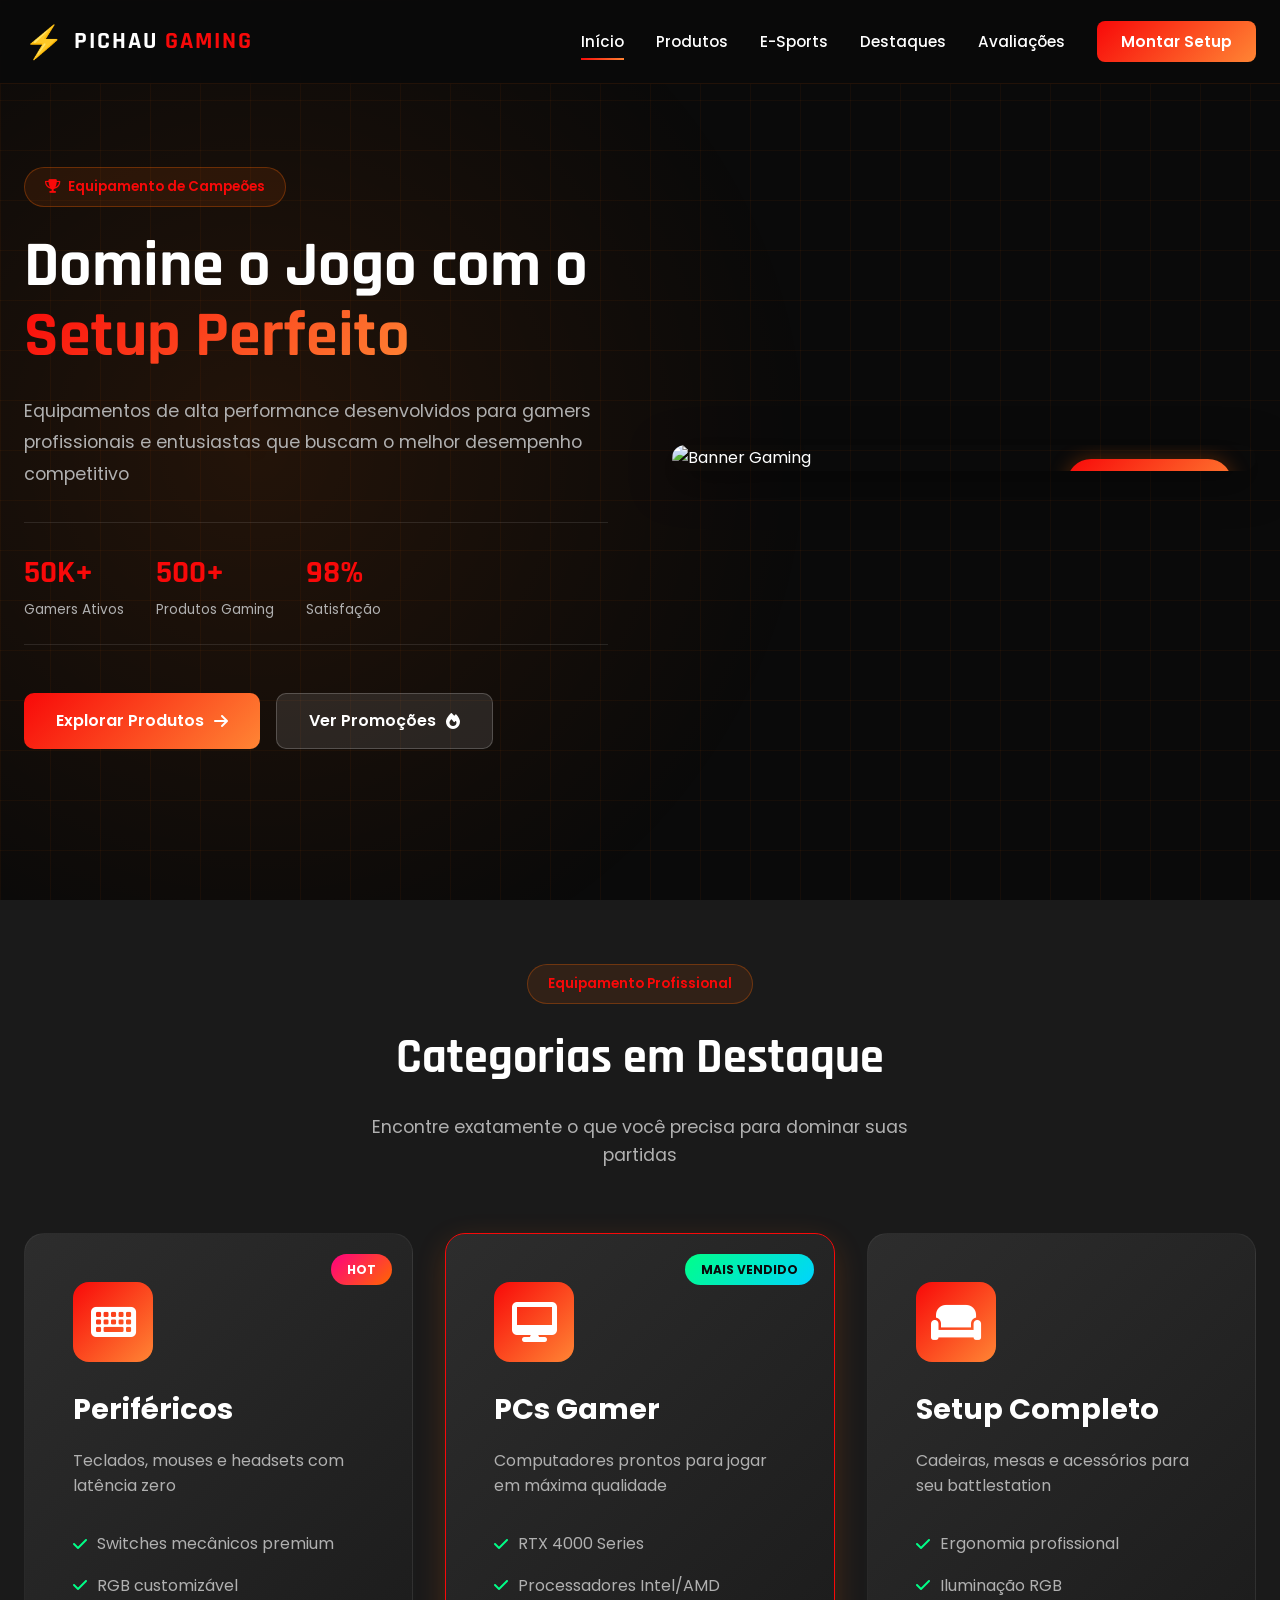
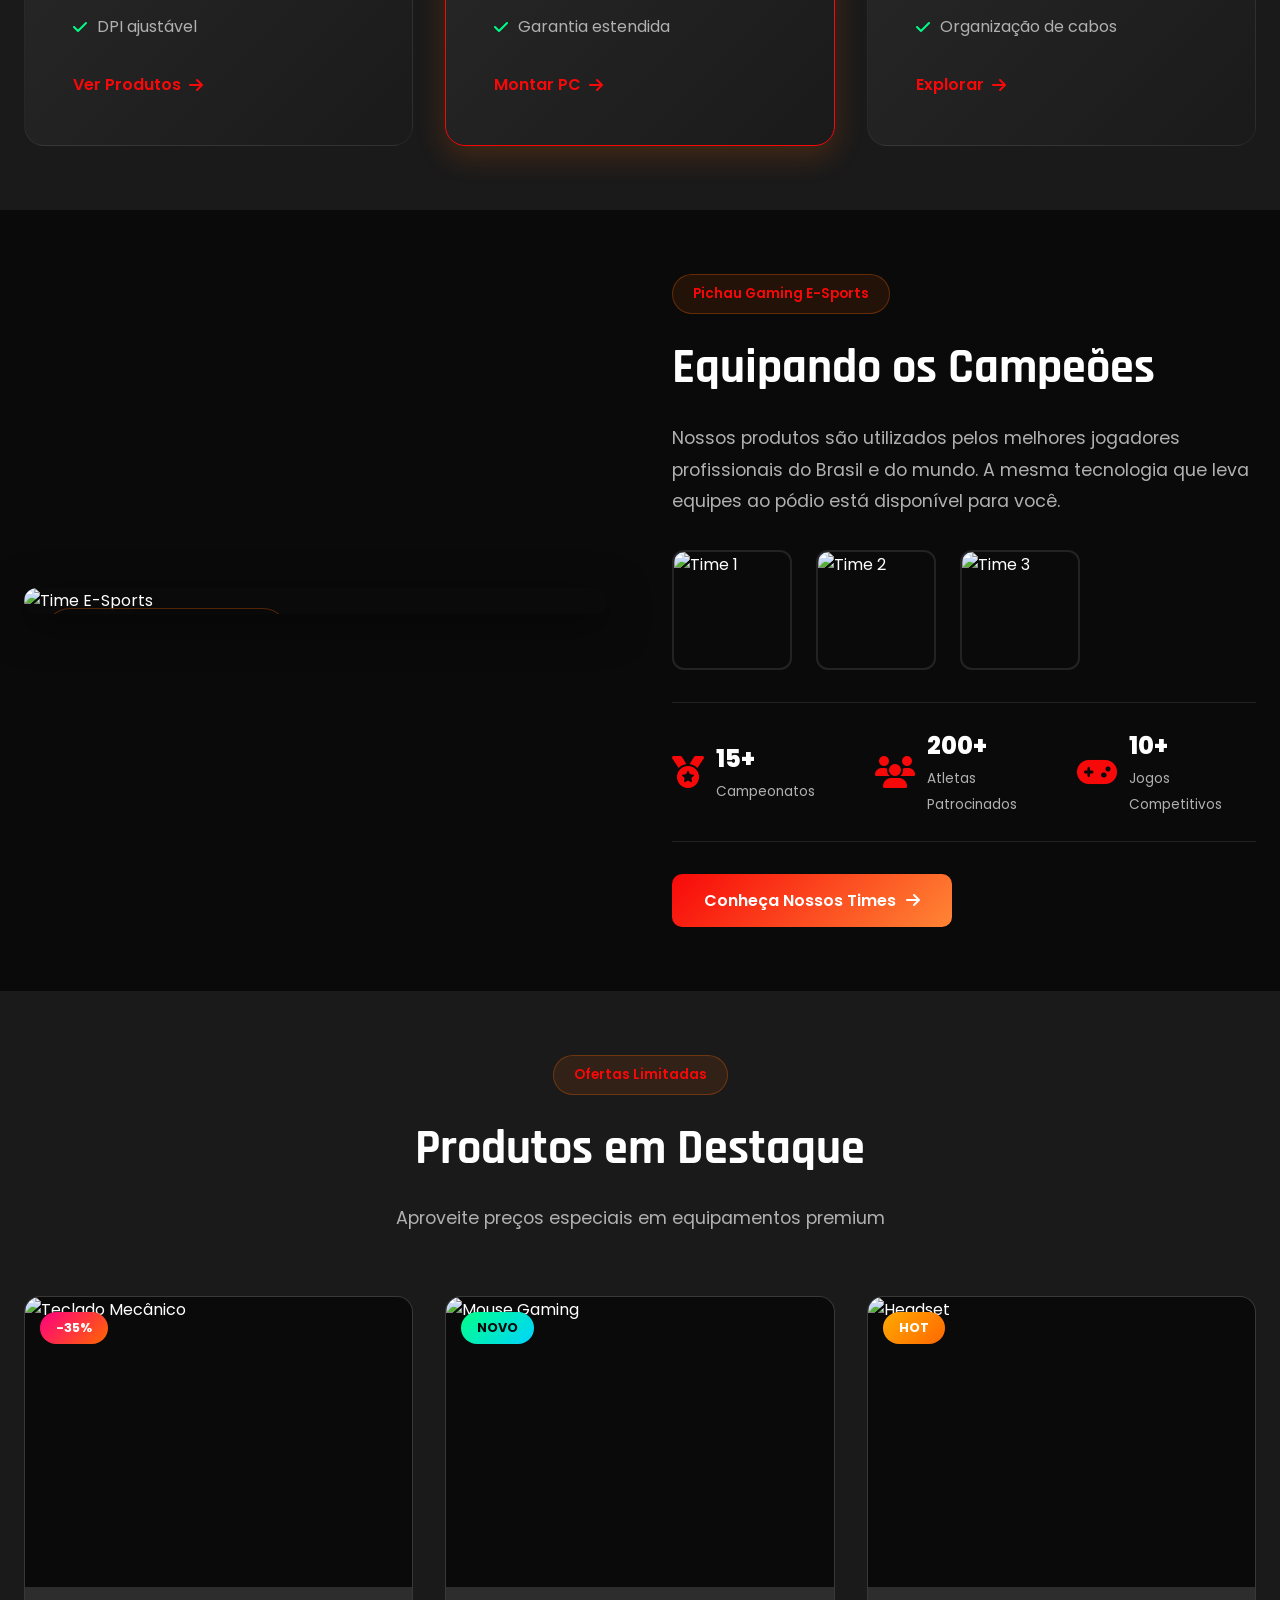
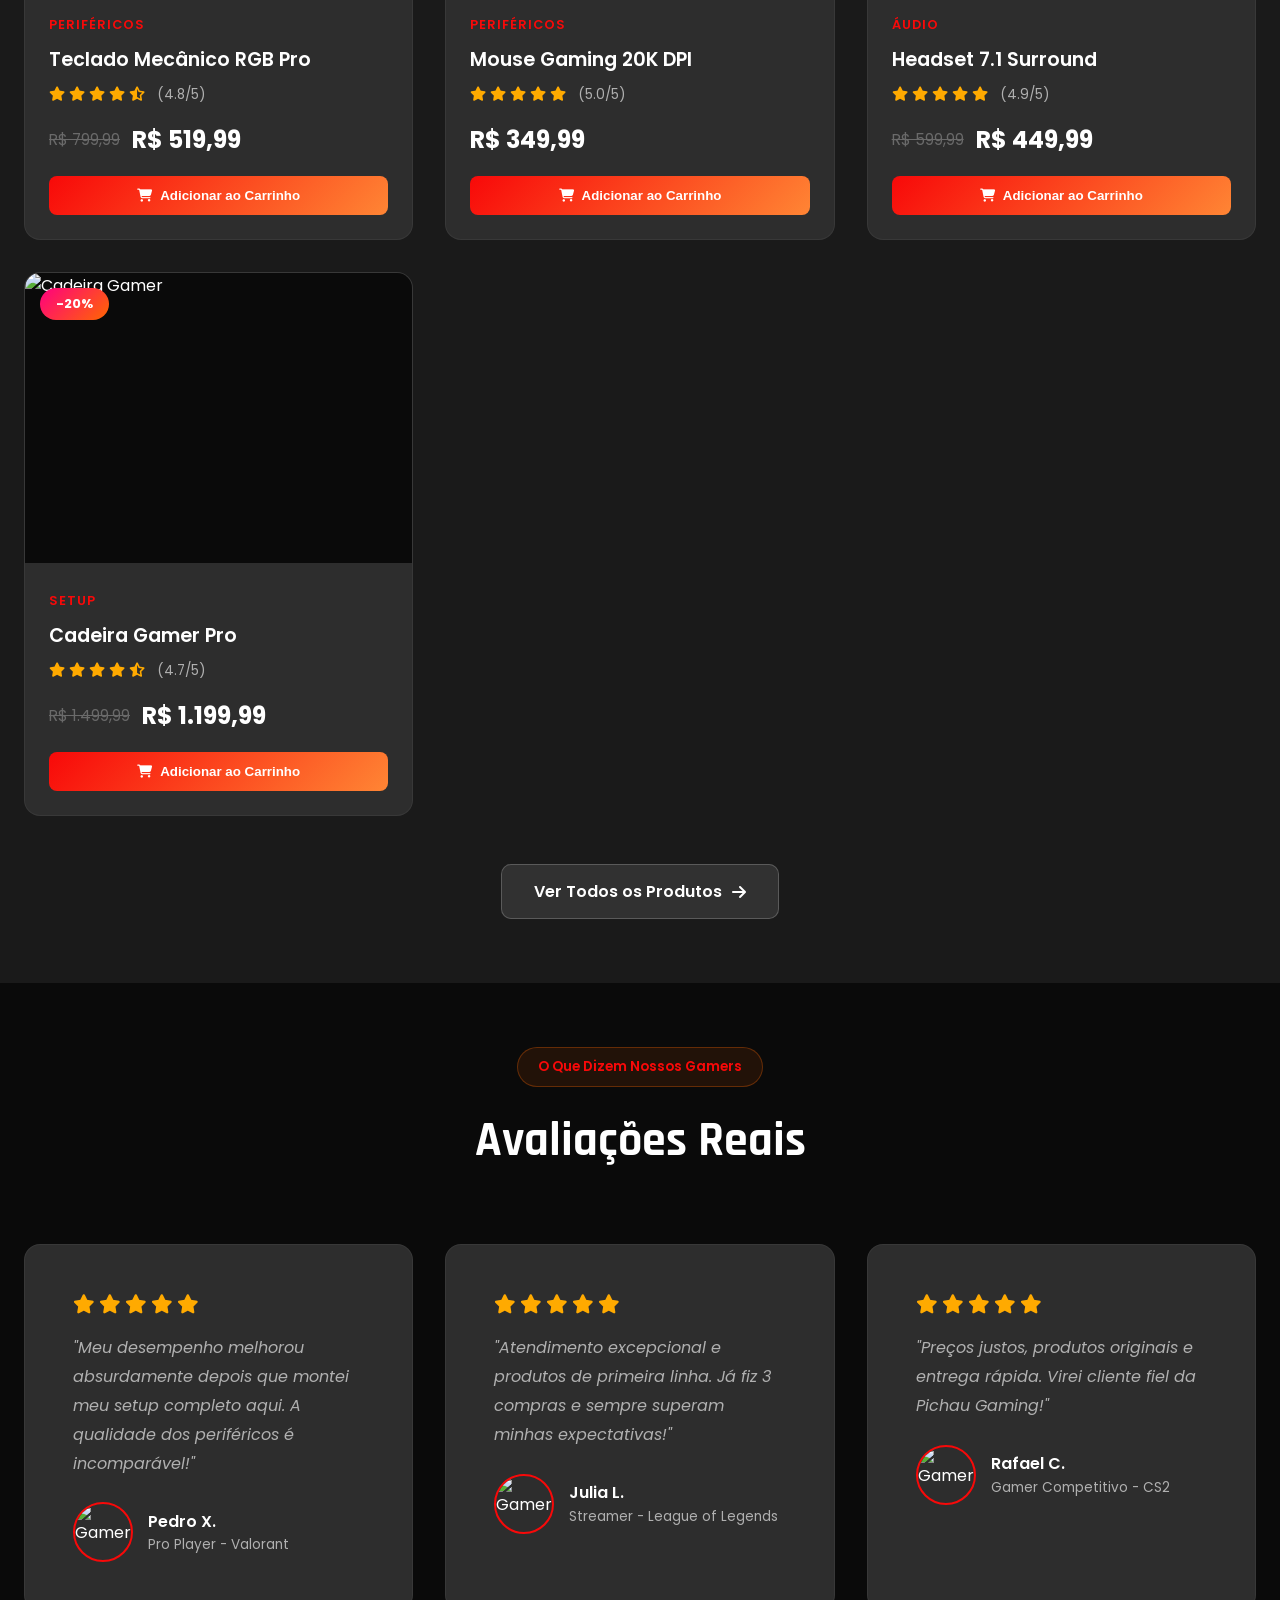
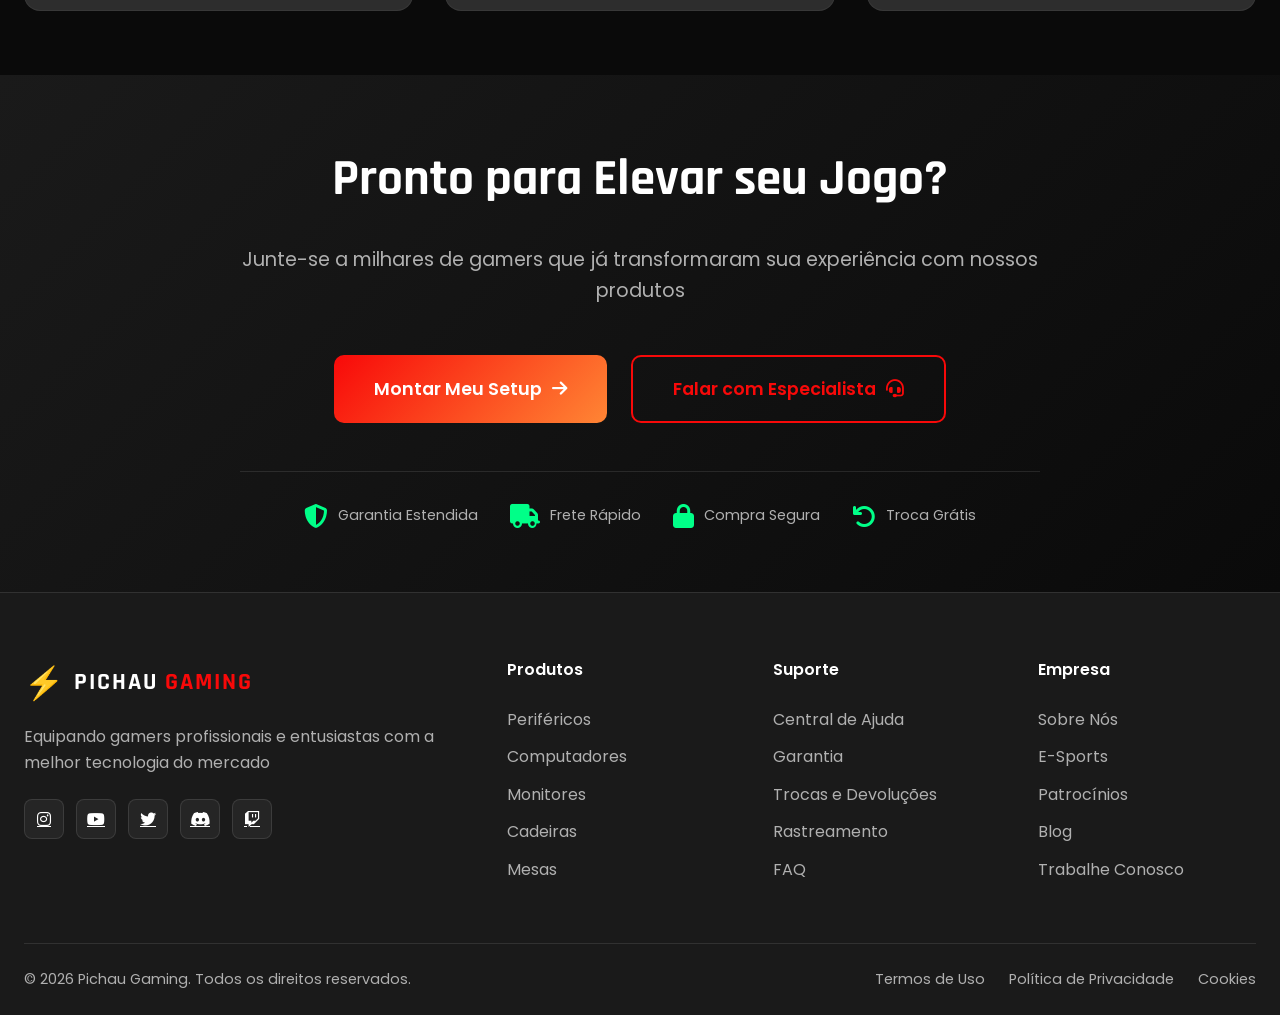
==== pichau_gaming/index.html @ e2b07eaa "Repo init" ====
<!DOCTYPE html>
<html lang="pt-BR">
<head>
    <meta charset="UTF-8">
    <meta name="viewport" content="width=device-width, initial-scale=1.0">
    <meta name="description" content="Pichau Gaming - Setup, periféricos e equipamentos para gamers profissionais e entusiastas">
    <title>Pichau Gaming | Setup Gamer Profissional</title>
    
    <!-- Fonts -->
    <link rel="preconnect" href="https://fonts.googleapis.com">
    <link rel="preconnect" href="https://fonts.gstatic.com" crossorigin>
    <link href="https://fonts.googleapis.com/css2?family=Rajdhani:wght@300;400;500;600;700&family=Poppins:wght@300;400;500;600;700;800&display=swap" rel="stylesheet">
    
    <!-- Font Awesome para ícones -->
    <link rel="stylesheet" href="https://cdnjs.cloudflare.com/ajax/libs/font-awesome/6.5.1/css/all.min.css">
    
    <link rel="stylesheet" href="styles.css">
</head>
<body>
    <!-- Efeito de grade cyberpunk no fundo -->
    <div class="cyber-grid"></div>
    
    <!-- Navegação -->
    <nav class="navbar" id="navbar">
        <div class="nav-container">
            <div class="nav-logo">
                <span class="logo-icon">⚡</span>
                <span class="logo-text">PICHAU <span class="gaming-text">GAMING</span></span>
            </div>
            
            <button class="nav-toggle" id="navToggle">
                <span></span>
                <span></span>
                <span></span>
            </button>
            
            <ul class="nav-menu" id="navMenu">
                <li><a href="#hero" class="nav-link">Início</a></li>
                <li><a href="#products" class="nav-link">Produtos</a></li>
                <li><a href="#esports" class="nav-link">E-Sports</a></li>
                <li><a href="#featured" class="nav-link">Destaques</a></li>
                <li><a href="#testimonials" class="nav-link">Avaliações</a></li>
                <li><a href="#cta" class="nav-link cta-nav">Montar Setup</a></li>
            </ul>
        </div>
    </nav>

    <!-- Hero Section com Banner -->
    <section class="hero" id="hero">
        <div class="hero-container">
            <div class="hero-content">
                <span class="hero-badge" data-aos="fade-up">
                    <i class="fas fa-trophy"></i> Equipamento de Campeões
                </span>
                <h1 class="hero-title" data-aos="fade-up" data-aos-delay="100">
                    Domine o Jogo com o
                    <span class="gradient-text">Setup Perfeito</span>
                </h1>
                <p class="hero-description" data-aos="fade-up" data-aos-delay="200">
                    Equipamentos de alta performance desenvolvidos para gamers profissionais e entusiastas que buscam o melhor desempenho competitivo
                </p>
                <div class="hero-stats" data-aos="fade-up" data-aos-delay="300">
                    <div class="stat">
                        <span class="stat-number">50K+</span>
                        <span class="stat-label">Gamers Ativos</span>
                    </div>
                    <div class="stat">
                        <span class="stat-number">500+</span>
                        <span class="stat-label">Produtos Gaming</span>
                    </div>
                    <div class="stat">
                        <span class="stat-number">98%</span>
                        <span class="stat-label">Satisfação</span>
                    </div>
                </div>
                <div class="hero-cta" data-aos="fade-up" data-aos-delay="400">
                    <a href="#products" class="btn btn-primary">
                        <span>Explorar Produtos</span>
                        <i class="fas fa-arrow-right"></i>
                    </a>
                    <a href="#featured" class="btn btn-secondary">
                        <span>Ver Promoções</span>
                        <i class="fas fa-fire"></i>
                    </a>
                </div>
            </div>
            <div class="hero-visual" data-aos="fade-left" data-aos-delay="500">
                <!-- Placeholder para banner promocional -->
                <div class="hero-banner">
                    <img src="https://via.placeholder.com/800x600/0a0a0a/FF6700?text=Banner+Promocional" alt="Banner Gaming" class="banner-img">
                    <div class="banner-overlay">
                        <span class="discount-badge">ATÉ 40% OFF</span>
                    </div>
                </div>
            </div>
        </div>
        
        <!-- Scroll indicator -->
        <div class="scroll-indicator" data-aos="fade-up" data-aos-delay="600">
            <div class="mouse">
                <div class="wheel"></div>
            </div>
            <span>Role para explorar</span>
        </div>
    </section>

    <!-- Categorias de Produtos -->
    <section class="categories" id="products">
        <div class="container">
            <div class="section-header" data-aos="fade-up">
                <span class="section-badge">Equipamento Profissional</span>
                <h2 class="section-title">Categorias em Destaque</h2>
                <p class="section-description">Encontre exatamente o que você precisa para dominar suas partidas</p>
            </div>

            <div class="categories-grid">
                <!-- Categoria 1: Periféricos -->
                <div class="category-card" data-aos="fade-up" data-aos-delay="100">
                    <div class="category-icon">
                        <i class="fas fa-keyboard"></i>
                    </div>
                    <h3 class="category-title">Periféricos</h3>
                    <p class="category-description">Teclados, mouses e headsets com latência zero</p>
                    <ul class="category-features">
                        <li><i class="fas fa-check"></i> Switches mecânicos premium</li>
                        <li><i class="fas fa-check"></i> RGB customizável</li>
                        <li><i class="fas fa-check"></i> DPI ajustável</li>
                    </ul>
                    <a href="#" class="category-link">
                        Ver Produtos <i class="fas fa-arrow-right"></i>
                    </a>
                    <div class="category-badge-hot">HOT</div>
                </div>

                <!-- Categoria 2: Computadores Montados -->
                <div class="category-card featured" data-aos="fade-up" data-aos-delay="200">
                    <div class="category-icon">
                        <i class="fas fa-desktop"></i>
                    </div>
                    <h3 class="category-title">PCs Gamer</h3>
                    <p class="category-description">Computadores prontos para jogar em máxima qualidade</p>
                    <ul class="category-features">
                        <li><i class="fas fa-check"></i> RTX 4000 Series</li>
                        <li><i class="fas fa-check"></i> Processadores Intel/AMD</li>
                        <li><i class="fas fa-check"></i> Garantia estendida</li>
                    </ul>
                    <a href="#" class="category-link">
                        Montar PC <i class="fas fa-arrow-right"></i>
                    </a>
                    <div class="category-badge-best">MAIS VENDIDO</div>
                </div>

                <!-- Categoria 3: Setup Completo -->
                <div class="category-card" data-aos="fade-up" data-aos-delay="300">
                    <div class="category-icon">
                        <i class="fas fa-couch"></i>
                    </div>
                    <h3 class="category-title">Setup Completo</h3>
                    <p class="category-description">Cadeiras, mesas e acessórios para seu battlestation</p>
                    <ul class="category-features">
                        <li><i class="fas fa-check"></i> Ergonomia profissional</li>
                        <li><i class="fas fa-check"></i> Iluminação RGB</li>
                        <li><i class="fas fa-check"></i> Organização de cabos</li>
                    </ul>
                    <a href="#" class="category-link">
                        Explorar <i class="fas fa-arrow-right"></i>
                    </a>
                </div>
            </div>
        </div>
    </section>

    <!-- Seção E-Sports -->
    <section class="esports" id="esports">
        <div class="container">
            <div class="esports-content">
                <div class="esports-image" data-aos="fade-right">
                    <img src="https://via.placeholder.com/600x700/0a0a0a/FF6700?text=E-Sports+Team" alt="Time E-Sports">
                    <div class="esports-badge">
                        <i class="fas fa-trophy"></i>
                        <span>Patrocinador Oficial</span>
                    </div>
                </div>
                <div class="esports-info" data-aos="fade-left">
                    <span class="section-badge">Pichau Gaming E-Sports</span>
                    <h2 class="section-title">Equipando os Campeões</h2>
                    <p class="esports-description">
                        Nossos produtos são utilizados pelos melhores jogadores profissionais do Brasil e do mundo. 
                        A mesma tecnologia que leva equipes ao pódio está disponível para você.
                    </p>
                    
                    <div class="esports-teams">
                        <div class="team-logo">
                            <img src="https://via.placeholder.com/120x120/1a1a1a/FF6700?text=Team+1" alt="Time 1">
                        </div>
                        <div class="team-logo">
                            <img src="https://via.placeholder.com/120x120/1a1a1a/FF6700?text=Team+2" alt="Time 2">
                        </div>
                        <div class="team-logo">
                            <img src="https://via.placeholder.com/120x120/1a1a1a/FF6700?text=Team+3" alt="Time 3">
                        </div>
                    </div>

                    <div class="esports-achievements">
                        <div class="achievement">
                            <i class="fas fa-medal"></i>
                            <div>
                                <strong>15+</strong>
                                <span>Campeonatos</span>
                            </div>
                        </div>
                        <div class="achievement">
                            <i class="fas fa-users"></i>
                            <div>
                                <strong>200+</strong>
                                <span>Atletas Patrocinados</span>
                            </div>
                        </div>
                        <div class="achievement">
                            <i class="fas fa-gamepad"></i>
                            <div>
                                <strong>10+</strong>
                                <span>Jogos Competitivos</span>
                            </div>
                        </div>
                    </div>

                    <a href="#" class="btn btn-primary">
                        <span>Conheça Nossos Times</span>
                        <i class="fas fa-arrow-right"></i>
                    </a>
                </div>
            </div>
        </div>
    </section>

    <!-- Produtos em Destaque -->
    <section class="featured-products" id="featured">
        <div class="container">
            <div class="section-header" data-aos="fade-up">
                <span class="section-badge">Ofertas Limitadas</span>
                <h2 class="section-title">Produtos em Destaque</h2>
                <p class="section-description">Aproveite preços especiais em equipamentos premium</p>
            </div>

            <div class="products-grid">
                <!-- Produto 1 -->
                <div class="product-card" data-aos="fade-up" data-aos-delay="100">
                    <div class="product-badge discount">-35%</div>
                    <div class="product-image">
                        <img src="https://via.placeholder.com/400x300/0a0a0a/FF6700?text=Teclado+Mecanico" alt="Teclado Mecânico">
                        <button class="quick-view">
                            <i class="fas fa-eye"></i> Visualização Rápida
                        </button>
                    </div>
                    <div class="product-info">
                        <span class="product-category">Periféricos</span>
                        <h3 class="product-name">Teclado Mecânico RGB Pro</h3>
                        <div class="product-rating">
                            <i class="fas fa-star"></i>
                            <i class="fas fa-star"></i>
                            <i class="fas fa-star"></i>
                            <i class="fas fa-star"></i>
                            <i class="fas fa-star-half-alt"></i>
                            <span>(4.8/5)</span>
                        </div>
                        <div class="product-price">
                            <span class="price-old">R$ 799,99</span>
                            <span class="price-current">R$ 519,99</span>
                        </div>
                        <button class="btn-add-cart">
                            <i class="fas fa-shopping-cart"></i> Adicionar ao Carrinho
                        </button>
                    </div>
                </div>

                <!-- Produto 2 -->
                <div class="product-card" data-aos="fade-up" data-aos-delay="200">
                    <div class="product-badge new">NOVO</div>
                    <div class="product-image">
                        <img src="https://via.placeholder.com/400x300/0a0a0a/FF6700?text=Mouse+Gaming" alt="Mouse Gaming">
                        <button class="quick-view">
                            <i class="fas fa-eye"></i> Visualização Rápida
                        </button>
                    </div>
                    <div class="product-info">
                        <span class="product-category">Periféricos</span>
                        <h3 class="product-name">Mouse Gaming 20K DPI</h3>
                        <div class="product-rating">
                            <i class="fas fa-star"></i>
                            <i class="fas fa-star"></i>
                            <i class="fas fa-star"></i>
                            <i class="fas fa-star"></i>
                            <i class="fas fa-star"></i>
                            <span>(5.0/5)</span>
                        </div>
                        <div class="product-price">
                            <span class="price-current">R$ 349,99</span>
                        </div>
                        <button class="btn-add-cart">
                            <i class="fas fa-shopping-cart"></i> Adicionar ao Carrinho
                        </button>
                    </div>
                </div>

                <!-- Produto 3 -->
                <div class="product-card" data-aos="fade-up" data-aos-delay="300">
                    <div class="product-badge hot">HOT</div>
                    <div class="product-image">
                        <img src="https://via.placeholder.com/400x300/0a0a0a/FF6700?text=Headset+7.1" alt="Headset">
                        <button class="quick-view">
                            <i class="fas fa-eye"></i> Visualização Rápida
                        </button>
                    </div>
                    <div class="product-info">
                        <span class="product-category">Áudio</span>
                        <h3 class="product-name">Headset 7.1 Surround</h3>
                        <div class="product-rating">
                            <i class="fas fa-star"></i>
                            <i class="fas fa-star"></i>
                            <i class="fas fa-star"></i>
                            <i class="fas fa-star"></i>
                            <i class="fas fa-star"></i>
                            <span>(4.9/5)</span>
                        </div>
                        <div class="product-price">
                            <span class="price-old">R$ 599,99</span>
                            <span class="price-current">R$ 449,99</span>
                        </div>
                        <button class="btn-add-cart">
                            <i class="fas fa-shopping-cart"></i> Adicionar ao Carrinho
                        </button>
                    </div>
                </div>

                <!-- Produto 4 -->
                <div class="product-card" data-aos="fade-up" data-aos-delay="400">
                    <div class="product-badge discount">-20%</div>
                    <div class="product-image">
                        <img src="https://via.placeholder.com/400x300/0a0a0a/FF6700?text=Cadeira+Gamer" alt="Cadeira Gamer">
                        <button class="quick-view">
                            <i class="fas fa-eye"></i> Visualização Rápida
                        </button>
                    </div>
                    <div class="product-info">
                        <span class="product-category">Setup</span>
                        <h3 class="product-name">Cadeira Gamer Pro</h3>
                        <div class="product-rating">
                            <i class="fas fa-star"></i>
                            <i class="fas fa-star"></i>
                            <i class="fas fa-star"></i>
                            <i class="fas fa-star"></i>
                            <i class="fas fa-star-half-alt"></i>
                            <span>(4.7/5)</span>
                        </div>
                        <div class="product-price">
                            <span class="price-old">R$ 1.499,99</span>
                            <span class="price-current">R$ 1.199,99</span>
                        </div>
                        <button class="btn-add-cart">
                            <i class="fas fa-shopping-cart"></i> Adicionar ao Carrinho
                        </button>
                    </div>
                </div>
            </div>

            <div class="view-all" data-aos="fade-up">
                <a href="#" class="btn btn-secondary">
                    Ver Todos os Produtos <i class="fas fa-arrow-right"></i>
                </a>
            </div>
        </div>
    </section>

    <!-- Depoimentos -->
    <section class="testimonials" id="testimonials">
        <div class="container">
            <div class="section-header" data-aos="fade-up">
                <span class="section-badge">O Que Dizem Nossos Gamers</span>
                <h2 class="section-title">Avaliações Reais</h2>
            </div>

            <div class="testimonials-grid">
                <div class="testimonial-card" data-aos="fade-up" data-aos-delay="100">
                    <div class="testimonial-rating">
                        <i class="fas fa-star"></i>
                        <i class="fas fa-star"></i>
                        <i class="fas fa-star"></i>
                        <i class="fas fa-star"></i>
                        <i class="fas fa-star"></i>
                    </div>
                    <p class="testimonial-text">
                        "Meu desempenho melhorou absurdamente depois que montei meu setup completo aqui. 
                        A qualidade dos periféricos é incomparável!"
                    </p>
                    <div class="testimonial-author">
                        <img src="https://via.placeholder.com/60x60/1a1a1a/FF6700?text=PX" alt="Gamer 1">
                        <div>
                            <strong>Pedro X.</strong>
                            <span>Pro Player - Valorant</span>
                        </div>
                    </div>
                </div>

                <div class="testimonial-card" data-aos="fade-up" data-aos-delay="200">
                    <div class="testimonial-rating">
                        <i class="fas fa-star"></i>
                        <i class="fas fa-star"></i>
                        <i class="fas fa-star"></i>
                        <i class="fas fa-star"></i>
                        <i class="fas fa-star"></i>
                    </div>
                    <p class="testimonial-text">
                        "Atendimento excepcional e produtos de primeira linha. Já fiz 3 compras e sempre 
                        superam minhas expectativas!"
                    </p>
                    <div class="testimonial-author">
                        <img src="https://via.placeholder.com/60x60/1a1a1a/FF6700?text=JL" alt="Gamer 2">
                        <div>
                            <strong>Julia L.</strong>
                            <span>Streamer - League of Legends</span>
                        </div>
                    </div>
                </div>

                <div class="testimonial-card" data-aos="fade-up" data-aos-delay="300">
                    <div class="testimonial-rating">
                        <i class="fas fa-star"></i>
                        <i class="fas fa-star"></i>
                        <i class="fas fa-star"></i>
                        <i class="fas fa-star"></i>
                        <i class="fas fa-star"></i>
                    </div>
                    <p class="testimonial-text">
                        "Preços justos, produtos originais e entrega rápida. Virei cliente fiel da Pichau Gaming!"
                    </p>
                    <div class="testimonial-author">
                        <img src="https://via.placeholder.com/60x60/1a1a1a/FF6700?text=RC" alt="Gamer 3">
                        <div>
                            <strong>Rafael C.</strong>
                            <span>Gamer Competitivo - CS2</span>
                        </div>
                    </div>
                </div>
            </div>
        </div>
    </section>

    <!-- CTA Final -->
    <section class="final-cta" id="cta">
        <div class="container">
            <div class="cta-content" data-aos="zoom-in">
                <h2 class="cta-title">Pronto para Elevar seu Jogo?</h2>
                <p class="cta-description">
                    Junte-se a milhares de gamers que já transformaram sua experiência com nossos produtos
                </p>
                <div class="cta-buttons">
                    <a href="#" class="btn btn-primary btn-large">
                        <span>Montar Meu Setup</span>
                        <i class="fas fa-arrow-right"></i>
                    </a>
                    <a href="#" class="btn btn-outline btn-large">
                        <span>Falar com Especialista</span>
                        <i class="fas fa-headset"></i>
                    </a>
                </div>
                
                <!-- Trust badges -->
                <div class="trust-badges">
                    <div class="trust-item">
                        <i class="fas fa-shield-alt"></i>
                        <span>Garantia Estendida</span>
                    </div>
                    <div class="trust-item">
                        <i class="fas fa-truck"></i>
                        <span>Frete Rápido</span>
                    </div>
                    <div class="trust-item">
                        <i class="fas fa-lock"></i>
                        <span>Compra Segura</span>
                    </div>
                    <div class="trust-item">
                        <i class="fas fa-undo"></i>
                        <span>Troca Grátis</span>
                    </div>
                </div>
            </div>
        </div>
    </section>

    <!-- Footer -->
    <footer class="footer">
        <div class="container">
            <div class="footer-grid">
                <div class="footer-col">
                    <div class="footer-logo">
                        <span class="logo-icon">⚡</span>
                        <span class="logo-text">PICHAU <span class="gaming-text">GAMING</span></span>
                    </div>
                    <p class="footer-description">
                        Equipando gamers profissionais e entusiastas com a melhor tecnologia do mercado
                    </p>
                    <div class="social-links">
                        <a href="#" aria-label="Instagram"><i class="fab fa-instagram"></i></a>
                        <a href="#" aria-label="YouTube"><i class="fab fa-youtube"></i></a>
                        <a href="#" aria-label="Twitter"><i class="fab fa-twitter"></i></a>
                        <a href="#" aria-label="Discord"><i class="fab fa-discord"></i></a>
                        <a href="#" aria-label="Twitch"><i class="fab fa-twitch"></i></a>
                    </div>
                </div>

                <div class="footer-col">
                    <h4>Produtos</h4>
                    <ul>
                        <li><a href="#">Periféricos</a></li>
                        <li><a href="#">Computadores</a></li>
                        <li><a href="#">Monitores</a></li>
                        <li><a href="#">Cadeiras</a></li>
                        <li><a href="#">Mesas</a></li>
                    </ul>
                </div>

                <div class="footer-col">
                    <h4>Suporte</h4>
                    <ul>
                        <li><a href="#">Central de Ajuda</a></li>
                        <li><a href="#">Garantia</a></li>
                        <li><a href="#">Trocas e Devoluções</a></li>
                        <li><a href="#">Rastreamento</a></li>
                        <li><a href="#">FAQ</a></li>
                    </ul>
                </div>

                <div class="footer-col">
                    <h4>Empresa</h4>
                    <ul>
                        <li><a href="#">Sobre Nós</a></li>
                        <li><a href="#">E-Sports</a></li>
                        <li><a href="#">Patrocínios</a></li>
                        <li><a href="#">Blog</a></li>
                        <li><a href="#">Trabalhe Conosco</a></li>
                    </ul>
                </div>
            </div>

            <div class="footer-bottom">
                <p>&copy; 2026 Pichau Gaming. Todos os direitos reservados.</p>
                <div class="footer-links">
                    <a href="#">Termos de Uso</a>
                    <a href="#">Política de Privacidade</a>
                    <a href="#">Cookies</a>
                </div>
            </div>
        </div>
    </footer>

    <!-- Botão de volta ao topo -->
    <button class="back-to-top" id="backToTop">
        <i class="fas fa-chevron-up"></i>
    </button>

    <!-- Scripts -->
    <script src="https://unpkg.com/aos@2.3.1/dist/aos.js"></script>
    <script src="script.js"></script>
</body>
</html>
---- pichau_gaming/styles.css ----
/* ========================================
   PICHAU GAMING - STYLES
   Desenvolvido com foco em conversão e experiência gamer
   ======================================== */

/* ========== RESET E VARIÁVEIS ========== */
* {
    margin: 0;
    padding: 0;
    box-sizing: border-box;
}

:root {
    /* Cores Principais - Identidade Visual Pichau */
    --primary-orange: #f80909;
    --hover-orange: #ff8534;
    --dark-bg: #0a0a0a;
    --dark-secondary: #1a1a1a;
    --dark-tertiary: #2d2d2d;
    
    /* Cores de Destaque */
    --accent-blue: #00d4ff;
    --accent-green: #00ff88;
    --accent-purple: #b026ff;
    
    /* Texto */
    --text-light: #ffffff;
    --text-gray: #b0b0b0;
    --text-dark: #6a6a6a;
    
    /* Gradientes */
    --gradient-primary: linear-gradient(135deg, var(--primary-orange), var(--hover-orange));
    --gradient-cyber: linear-gradient(135deg, #00d4ff, #b026ff);
    
    /* Sombras */
    --shadow-sm: 0 2px 10px rgba(0, 0, 0, 0.3);
    --shadow-md: 0 5px 20px rgba(0, 0, 0, 0.4);
    --shadow-lg: 0 10px 40px rgba(0, 0, 0, 0.5);
    --shadow-glow: 0 0 20px rgba(255, 103, 0, 0.3);
    
    /* Transições */
    --transition-fast: 0.2s ease;
    --transition-normal: 0.3s ease;
    --transition-slow: 0.5s ease;
    
    /* Espaçamentos */
    --spacing-xs: 8px;
    --spacing-sm: 16px;
    --spacing-md: 24px;
    --spacing-lg: 32px;
    --spacing-xl: 48px;
    --spacing-xxl: 64px;
}

/* ========== ESTILOS GLOBAIS ========== */
html {
    scroll-behavior: smooth;
    overflow-x: hidden;
}

body {
    font-family: 'Poppins', sans-serif;
    background-color: var(--dark-bg);
    color: var(--text-light);
    line-height: 1.6;
    overflow-x: hidden;
    position: relative;
}

/* Grid Cyberpunk de Fundo */
.cyber-grid {
    position: fixed;
    top: 0;
    left: 0;
    width: 100%;
    height: 100%;
    background-image: 
        linear-gradient(rgba(255, 103, 0, 0.05) 1px, transparent 1px),
        linear-gradient(90deg, rgba(255, 103, 0, 0.05) 1px, transparent 1px);
    background-size: 50px 50px;
    z-index: 0;
    pointer-events: none;
}

/* Container padrão */
.container {
    max-width: 1400px;
    margin: 0 auto;
    padding: 0 var(--spacing-md);
    position: relative;
    z-index: 1;
}

/* ========== NAVEGAÇÃO ========== */
.navbar {
    position: fixed;
    top: 0;
    left: 0;
    width: 100%;
    background: rgba(10, 10, 10, 0.95);
    backdrop-filter: blur(10px);
    z-index: 1000;
    transition: var(--transition-normal);
    border-bottom: 1px solid rgba(255, 103, 0, 0.1);
}

.navbar.scrolled {
    box-shadow: var(--shadow-md);
    border-bottom-color: var(--primary-orange);
}

.nav-container {
    max-width: 1400px;
    margin: 0 auto;
    padding: var(--spacing-sm) var(--spacing-md);
    display: flex;
    justify-content: space-between;
    align-items: center;
}

.nav-logo {
    display: flex;
    align-items: center;
    gap: 10px;
    font-size: 1.5rem;
    font-weight: 700;
    cursor: pointer;
}

.logo-icon {
    font-size: 2rem;
    animation: pulse 2s infinite;
}

@keyframes pulse {
    0%, 100% { transform: scale(1); }
    50% { transform: scale(1.1); }
}

.logo-text {
    font-family: 'Rajdhani', sans-serif;
    letter-spacing: 2px;
}

.gaming-text {
    color: var(--primary-orange);
}

/* Menu de navegação */
.nav-menu {
    display: flex;
    list-style: none;
    gap: var(--spacing-lg);
    align-items: center;
}

.nav-link {
    color: var(--text-light);
    text-decoration: none;
    font-weight: 500;
    font-size: 0.95rem;
    transition: var(--transition-fast);
    position: relative;
    padding: 8px 0;
}

.nav-link::after {
    content: '';
    position: absolute;
    bottom: 0;
    left: 0;
    width: 0;
    height: 2px;
    background: var(--gradient-primary);
    transition: width var(--transition-normal);
}

.nav-link:hover::after,
.nav-link.active::after {
    width: 100%;
}

.nav-link:hover {
    color: var(--primary-orange);
}

.cta-nav {
    background: var(--gradient-primary);
    padding: 10px 24px;
    border-radius: 8px;
    font-weight: 600;
}

.cta-nav::after {
    display: none;
}

.cta-nav:hover {
    color: var(--text-light);
    transform: translateY(-2px);
    box-shadow: var(--shadow-glow);
}

/* Toggle menu mobile */
.nav-toggle {
    display: none;
    flex-direction: column;
    gap: 6px;
    background: none;
    border: none;
    cursor: pointer;
    padding: 8px;
}

.nav-toggle span {
    width: 28px;
    height: 3px;
    background: var(--text-light);
    border-radius: 3px;
    transition: var(--transition-normal);
}

/* ========== HERO SECTION ========== */
.hero {
    min-height: 100vh;
    display: flex;
    align-items: center;
    padding-top: 80px;
    position: relative;
    overflow: hidden;
}

.hero::before {
    content: '';
    position: absolute;
    top: 0;
    left: 0;
    width: 100%;
    height: 100%;
    background: radial-gradient(circle at 20% 50%, rgba(255, 103, 0, 0.1) 0%, transparent 50%);
    pointer-events: none;
}

.hero-container {
    display: grid;
    grid-template-columns: 1fr 1fr;
    gap: var(--spacing-xxl);
    align-items: center;
    max-width: 1400px;
    margin: 0 auto;
    padding: 0 var(--spacing-md);
    position: relative;
    z-index: 1;
}

.hero-content {
    max-width: 600px;
}

.hero-badge {
    display: inline-flex;
    align-items: center;
    gap: 8px;
    background: rgba(255, 103, 0, 0.1);
    border: 1px solid rgba(255, 103, 0, 0.3);
    color: var(--primary-orange);
    padding: 8px 20px;
    border-radius: 30px;
    font-size: 0.85rem;
    font-weight: 600;
    margin-bottom: var(--spacing-md);
}

.hero-title {
    font-size: clamp(2.5rem, 5vw, 4rem);
    font-weight: 800;
    line-height: 1.1;
    margin-bottom: var(--spacing-md);
    font-family: 'Rajdhani', sans-serif;
}

.gradient-text {
    background: var(--gradient-primary);
    -webkit-background-clip: text;
    -webkit-text-fill-color: transparent;
    background-clip: text;
}

.hero-description {
    font-size: 1.1rem;
    color: var(--text-gray);
    line-height: 1.8;
    margin-bottom: var(--spacing-lg);
}

/* Estatísticas do Hero */
.hero-stats {
    display: flex;
    gap: var(--spacing-lg);
    margin-bottom: var(--spacing-xl);
    padding: var(--spacing-md) 0;
    border-top: 1px solid rgba(255, 255, 255, 0.1);
    border-bottom: 1px solid rgba(255, 255, 255, 0.1);
}

.stat {
    display: flex;
    flex-direction: column;
}

.stat-number {
    font-size: 2rem;
    font-weight: 800;
    color: var(--primary-orange);
    font-family: 'Rajdhani', sans-serif;
}

.stat-label {
    font-size: 0.85rem;
    color: var(--text-gray);
}

/* CTAs do Hero */
.hero-cta {
    display: flex;
    gap: var(--spacing-sm);
    flex-wrap: wrap;
}

/* Banner Visual */
.hero-visual {
    position: relative;
}

.hero-banner {
    position: relative;
    border-radius: 20px;
    overflow: hidden;
    box-shadow: var(--shadow-lg);
}

.banner-img {
    width: 100%;
    height: auto;
    display: block;
    transition: transform var(--transition-slow);
}

.hero-banner:hover .banner-img {
    transform: scale(1.05);
}

.banner-overlay {
    position: absolute;
    top: var(--spacing-md);
    right: var(--spacing-md);
}

.discount-badge {
    background: var(--gradient-primary);
    color: var(--text-light);
    padding: 12px 24px;
    border-radius: 30px;
    font-weight: 700;
    font-size: 1.1rem;
    box-shadow: var(--shadow-glow);
    animation: pulse-badge 2s infinite;
}

@keyframes pulse-badge {
    0%, 100% { transform: scale(1); }
    50% { transform: scale(1.05); }
}

/* Scroll Indicator */
.scroll-indicator {
    position: absolute;
    bottom: 40px;
    left: 50%;
    transform: translateX(-50%);
    display: flex;
    flex-direction: column;
    align-items: center;
    gap: 10px;
    color: var(--text-gray);
    font-size: 0.85rem;
}

.mouse {
    width: 24px;
    height: 40px;
    border: 2px solid var(--text-gray);
    border-radius: 15px;
    position: relative;
}

.wheel {
    width: 4px;
    height: 8px;
    background: var(--primary-orange);
    border-radius: 2px;
    position: absolute;
    top: 8px;
    left: 50%;
    transform: translateX(-50%);
    animation: scroll-wheel 1.5s infinite;
}

@keyframes scroll-wheel {
    0% { opacity: 1; top: 8px; }
    100% { opacity: 0; top: 24px; }
}

/* ========== BOTÕES ========== */
.btn {
    display: inline-flex;
    align-items: center;
    gap: 10px;
    padding: 14px 32px;
    border-radius: 10px;
    font-weight: 600;
    font-size: 1rem;
    text-decoration: none;
    transition: all var(--transition-normal);
    cursor: pointer;
    border: none;
    position: relative;
    overflow: hidden;
}

.btn::before {
    content: '';
    position: absolute;
    top: 50%;
    left: 50%;
    width: 0;
    height: 0;
    background: rgba(255, 255, 255, 0.2);
    border-radius: 50%;
    transform: translate(-50%, -50%);
    transition: width 0.6s, height 0.6s;
}

.btn:hover::before {
    width: 300px;
    height: 300px;
}

.btn-primary {
    background: var(--gradient-primary);
    color: var(--text-light);
}

.btn-primary:hover {
    transform: translateY(-3px);
    box-shadow: var(--shadow-glow);
}

.btn-secondary {
    background: rgba(255, 255, 255, 0.1);
    color: var(--text-light);
    border: 1px solid rgba(255, 255, 255, 0.2);
}

.btn-secondary:hover {
    background: rgba(255, 255, 255, 0.15);
    border-color: var(--primary-orange);
}

.btn-outline {
    background: transparent;
    border: 2px solid var(--primary-orange);
    color: var(--primary-orange);
}

.btn-outline:hover {
    background: var(--primary-orange);
    color: var(--text-light);
}

.btn-large {
    padding: 18px 40px;
    font-size: 1.1rem;
}

/* ========== SEÇÕES ========== */
section {
    padding: var(--spacing-xxl) 0;
    position: relative;
}

.section-header {
    text-align: center;
    margin-bottom: var(--spacing-xxl);
}

.section-badge {
    display: inline-block;
    background: rgba(255, 103, 0, 0.1);
    color: var(--primary-orange);
    padding: 8px 20px;
    border-radius: 30px;
    font-size: 0.85rem;
    font-weight: 600;
    margin-bottom: var(--spacing-sm);
    border: 1px solid rgba(255, 103, 0, 0.3);
}

.section-title {
    font-size: clamp(2rem, 4vw, 3rem);
    font-weight: 800;
    margin-bottom: var(--spacing-sm);
    font-family: 'Rajdhani', sans-serif;
}

.section-description {
    font-size: 1.1rem;
    color: var(--text-gray);
    max-width: 600px;
    margin: 0 auto;
}

/* ========== CATEGORIAS ========== */
.categories {
    background: var(--dark-secondary);
}

.categories-grid {
    display: grid;
    grid-template-columns: repeat(auto-fit, minmax(350px, 1fr));
    gap: var(--spacing-lg);
}

.category-card {
    background: linear-gradient(135deg, var(--dark-tertiary), var(--dark-secondary));
    border: 1px solid rgba(255, 255, 255, 0.05);
    border-radius: 20px;
    padding: var(--spacing-xl);
    transition: all var(--transition-normal);
    position: relative;
    overflow: hidden;
}

.category-card::before {
    content: '';
    position: absolute;
    top: 0;
    left: -100%;
    width: 100%;
    height: 100%;
    background: linear-gradient(90deg, transparent, rgba(255, 103, 0, 0.1), transparent);
    transition: left 0.6s;
}

.category-card:hover::before {
    left: 100%;
}

.category-card:hover {
    transform: translateY(-10px);
    border-color: var(--primary-orange);
    box-shadow: 0 20px 40px rgba(255, 103, 0, 0.2);
}

.category-card.featured {
    border-color: var(--primary-orange);
    box-shadow: 0 10px 30px rgba(255, 103, 0, 0.2);
}

.category-icon {
    width: 80px;
    height: 80px;
    background: var(--gradient-primary);
    border-radius: 16px;
    display: flex;
    align-items: center;
    justify-content: center;
    font-size: 2.5rem;
    margin-bottom: var(--spacing-md);
    transition: transform var(--transition-normal);
}

.category-card:hover .category-icon {
    transform: rotate(10deg) scale(1.1);
}

.category-title {
    font-size: 1.8rem;
    font-weight: 700;
    margin-bottom: var(--spacing-sm);
}

.category-description {
    color: var(--text-gray);
    margin-bottom: var(--spacing-md);
    line-height: 1.6;
}

.category-features {
    list-style: none;
    margin-bottom: var(--spacing-md);
}

.category-features li {
    padding: 8px 0;
    color: var(--text-gray);
    display: flex;
    align-items: center;
    gap: 10px;
}

.category-features i {
    color: var(--accent-green);
}

.category-link {
    color: var(--primary-orange);
    text-decoration: none;
    font-weight: 600;
    display: inline-flex;
    align-items: center;
    gap: 8px;
    transition: var(--transition-fast);
}

.category-link:hover {
    gap: 12px;
}

.category-badge-hot,
.category-badge-best {
    position: absolute;
    top: 20px;
    right: 20px;
    padding: 6px 16px;
    border-radius: 20px;
    font-size: 0.75rem;
    font-weight: 700;
    text-transform: uppercase;
}

.category-badge-hot {
    background: linear-gradient(135deg, #ff0080, #ff6700);
    color: white;
}

.category-badge-best {
    background: linear-gradient(135deg, #00ff88, #00d4ff);
    color: var(--dark-bg);
}

/* ========== E-SPORTS SECTION ========== */
.esports {
    background: var(--dark-bg);
}

.esports-content {
    display: grid;
    grid-template-columns: 1fr 1fr;
    gap: var(--spacing-xxl);
    align-items: center;
}

.esports-image {
    position: relative;
    border-radius: 20px;
    overflow: hidden;
    box-shadow: var(--shadow-lg);
}

.esports-image img {
    width: 100%;
    height: auto;
    display: block;
    transition: transform var(--transition-slow);
}

.esports-image:hover img {
    transform: scale(1.05);
}

.esports-badge {
    position: absolute;
    top: 20px;
    left: 20px;
    background: rgba(10, 10, 10, 0.9);
    backdrop-filter: blur(10px);
    padding: 12px 24px;
    border-radius: 30px;
    display: flex;
    align-items: center;
    gap: 10px;
    font-weight: 600;
    border: 1px solid rgba(255, 103, 0, 0.3);
}

.esports-badge i {
    color: var(--primary-orange);
}

.esports-description {
    color: var(--text-gray);
    font-size: 1.1rem;
    line-height: 1.8;
    margin-bottom: var(--spacing-lg);
}

.esports-teams {
    display: flex;
    gap: var(--spacing-md);
    margin-bottom: var(--spacing-lg);
}

.team-logo {
    width: 120px;
    height: 120px;
    border-radius: 12px;
    overflow: hidden;
    border: 2px solid rgba(255, 255, 255, 0.1);
    transition: var(--transition-normal);
}

.team-logo:hover {
    border-color: var(--primary-orange);
    transform: scale(1.05);
}

.team-logo img {
    width: 100%;
    height: 100%;
    object-fit: cover;
}

.esports-achievements {
    display: grid;
    grid-template-columns: repeat(3, 1fr);
    gap: var(--spacing-md);
    margin-bottom: var(--spacing-lg);
    padding: var(--spacing-md) 0;
    border-top: 1px solid rgba(255, 255, 255, 0.1);
    border-bottom: 1px solid rgba(255, 255, 255, 0.1);
}

.achievement {
    display: flex;
    align-items: center;
    gap: 12px;
}

.achievement i {
    font-size: 2rem;
    color: var(--primary-orange);
}

.achievement strong {
    display: block;
    font-size: 1.5rem;
    font-weight: 800;
    color: var(--text-light);
}

.achievement span {
    font-size: 0.85rem;
    color: var(--text-gray);
}

/* ========== PRODUTOS EM DESTAQUE ========== */
.featured-products {
    background: var(--dark-secondary);
}

.products-grid {
    display: grid;
    grid-template-columns: repeat(auto-fill, minmax(300px, 1fr));
    gap: var(--spacing-lg);
    margin-bottom: var(--spacing-xl);
}

.product-card {
    background: var(--dark-tertiary);
    border-radius: 16px;
    overflow: hidden;
    transition: all var(--transition-normal);
    border: 1px solid rgba(255, 255, 255, 0.05);
    position: relative;
}

.product-card:hover {
    transform: translateY(-10px);
    box-shadow: 0 20px 40px rgba(0, 0, 0, 0.5);
    border-color: var(--primary-orange);
}

.product-badge {
    position: absolute;
    top: 15px;
    left: 15px;
    padding: 6px 16px;
    border-radius: 20px;
    font-size: 0.8rem;
    font-weight: 700;
    text-transform: uppercase;
    z-index: 10;
}

.product-badge.discount {
    background: linear-gradient(135deg, #ff0080, #ff6700);
    color: white;
}

.product-badge.new {
    background: linear-gradient(135deg, #00ff88, #00d4ff);
    color: var(--dark-bg);
}

.product-badge.hot {
    background: linear-gradient(135deg, #ffaa00, #ff6700);
    color: white;
    animation: pulse-badge 2s infinite;
}

.product-image {
    position: relative;
    overflow: hidden;
    aspect-ratio: 4/3;
    background: var(--dark-bg);
}

.product-image img {
    width: 100%;
    height: 100%;
    object-fit: cover;
    transition: transform var(--transition-slow);
}

.product-card:hover .product-image img {
    transform: scale(1.1);
}

.quick-view {
    position: absolute;
    bottom: 15px;
    left: 50%;
    transform: translateX(-50%) translateY(20px);
    opacity: 0;
    background: var(--gradient-primary);
    color: var(--text-light);
    border: none;
    padding: 10px 20px;
    border-radius: 8px;
    font-weight: 600;
    cursor: pointer;
    transition: all var(--transition-normal);
    white-space: nowrap;
}

.product-card:hover .quick-view {
    opacity: 1;
    transform: translateX(-50%) translateY(0);
}

.product-info {
    padding: var(--spacing-md);
}

.product-category {
    color: var(--primary-orange);
    font-size: 0.8rem;
    font-weight: 600;
    text-transform: uppercase;
    letter-spacing: 1px;
}

.product-name {
    font-size: 1.2rem;
    font-weight: 600;
    margin: 8px 0;
    color: var(--text-light);
}

.product-rating {
    display: flex;
    align-items: center;
    gap: 4px;
    margin-bottom: var(--spacing-sm);
}

.product-rating i {
    color: #ffaa00;
    font-size: 0.9rem;
}

.product-rating span {
    color: var(--text-gray);
    font-size: 0.85rem;
    margin-left: 8px;
}

.product-price {
    display: flex;
    align-items: center;
    gap: 12px;
    margin-bottom: var(--spacing-sm);
}

.price-old {
    color: var(--text-dark);
    text-decoration: line-through;
    font-size: 0.95rem;
}

.price-current {
    color: var(--text-light);
    font-size: 1.5rem;
    font-weight: 700;
}

.btn-add-cart {
    width: 100%;
    background: var(--gradient-primary);
    color: var(--text-light);
    border: none;
    padding: 12px;
    border-radius: 8px;
    font-weight: 600;
    cursor: pointer;
    transition: all var(--transition-normal);
    display: flex;
    align-items: center;
    justify-content: center;
    gap: 8px;
}

.btn-add-cart:hover {
    transform: translateY(-2px);
    box-shadow: var(--shadow-glow);
}

.view-all {
    text-align: center;
}

/* ========== DEPOIMENTOS ========== */
.testimonials {
    background: var(--dark-bg);
}

.testimonials-grid {
    display: grid;
    grid-template-columns: repeat(auto-fit, minmax(300px, 1fr));
    gap: var(--spacing-lg);
}

.testimonial-card {
    background: var(--dark-tertiary);
    padding: var(--spacing-xl);
    border-radius: 16px;
    border: 1px solid rgba(255, 255, 255, 0.05);
    transition: all var(--transition-normal);
}

.testimonial-card:hover {
    transform: translateY(-5px);
    border-color: var(--primary-orange);
    box-shadow: 0 10px 30px rgba(255, 103, 0, 0.2);
}

.testimonial-rating {
    margin-bottom: var(--spacing-sm);
}

.testimonial-rating i {
    color: #ffaa00;
    font-size: 1.2rem;
}

.testimonial-text {
    color: var(--text-gray);
    line-height: 1.8;
    margin-bottom: var(--spacing-md);
    font-style: italic;
}

.testimonial-author {
    display: flex;
    align-items: center;
    gap: 15px;
}

.testimonial-author img {
    width: 60px;
    height: 60px;
    border-radius: 50%;
    border: 2px solid var(--primary-orange);
}

.testimonial-author strong {
    display: block;
    color: var(--text-light);
    font-weight: 600;
}

.testimonial-author span {
    display: block;
    color: var(--text-gray);
    font-size: 0.85rem;
}

/* ========== CTA FINAL ========== */
.final-cta {
    background: linear-gradient(135deg, var(--dark-secondary) 0%, var(--dark-bg) 100%);
    padding: var(--spacing-xxl) 0;
    text-align: center;
}

.cta-content {
    max-width: 800px;
    margin: 0 auto;
}

.cta-title {
    font-size: clamp(2rem, 4vw, 3.5rem);
    font-weight: 800;
    margin-bottom: var(--spacing-md);
    font-family: 'Rajdhani', sans-serif;
}

.cta-description {
    font-size: 1.2rem;
    color: var(--text-gray);
    margin-bottom: var(--spacing-xl);
}

.cta-buttons {
    display: flex;
    justify-content: center;
    gap: var(--spacing-md);
    flex-wrap: wrap;
    margin-bottom: var(--spacing-xl);
}

.trust-badges {
    display: flex;
    justify-content: center;
    gap: var(--spacing-lg);
    flex-wrap: wrap;
    padding-top: var(--spacing-lg);
    border-top: 1px solid rgba(255, 255, 255, 0.1);
}

.trust-item {
    display: flex;
    align-items: center;
    gap: 10px;
    color: var(--text-gray);
    font-size: 0.9rem;
}

.trust-item i {
    color: var(--accent-green);
    font-size: 1.5rem;
}

/* ========== FOOTER ========== */
.footer {
    background: var(--dark-secondary);
    padding: var(--spacing-xxl) 0 var(--spacing-md);
    border-top: 1px solid rgba(255, 255, 255, 0.1);
}

.footer-grid {
    display: grid;
    grid-template-columns: 2fr 1fr 1fr 1fr;
    gap: var(--spacing-xl);
    margin-bottom: var(--spacing-xl);
}

.footer-logo {
    display: flex;
    align-items: center;
    gap: 10px;
    font-size: 1.5rem;
    font-weight: 700;
    margin-bottom: var(--spacing-sm);
}

.footer-description {
    color: var(--text-gray);
    line-height: 1.6;
    margin-bottom: var(--spacing-md);
}

.social-links {
    display: flex;
    gap: 12px;
}

.social-links a {
    width: 40px;
    height: 40px;
    background: rgba(255, 255, 255, 0.05);
    border-radius: 8px;
    display: flex;
    align-items: center;
    justify-content: center;
    color: var(--text-light);
    transition: all var(--transition-normal);
    border: 1px solid rgba(255, 255, 255, 0.1);
}

.social-links a:hover {
    background: var(--primary-orange);
    border-color: var(--primary-orange);
    transform: translateY(-3px);
}

.footer-col h4 {
    margin-bottom: var(--spacing-md);
    color: var(--text-light);
    font-weight: 600;
}

.footer-col ul {
    list-style: none;
}

.footer-col ul li {
    margin-bottom: 12px;
}

.footer-col ul li a {
    color: var(--text-gray);
    text-decoration: none;
    transition: var(--transition-fast);
}

.footer-col ul li a:hover {
    color: var(--primary-orange);
    padding-left: 5px;
}

.footer-bottom {
    display: flex;
    justify-content: space-between;
    align-items: center;
    padding-top: var(--spacing-md);
    border-top: 1px solid rgba(255, 255, 255, 0.1);
    color: var(--text-gray);
    font-size: 0.9rem;
}

.footer-links {
    display: flex;
    gap: var(--spacing-md);
}

.footer-links a {
    color: var(--text-gray);
    text-decoration: none;
    transition: var(--transition-fast);
}

.footer-links a:hover {
    color: var(--primary-orange);
}

/* ========== BOTÃO VOLTAR AO TOPO ========== */
.back-to-top {
    position: fixed;
    bottom: 30px;
    right: 30px;
    width: 50px;
    height: 50px;
    background: var(--gradient-primary);
    border: none;
    border-radius: 12px;
    color: var(--text-light);
    font-size: 1.2rem;
    cursor: pointer;
    opacity: 0;
    visibility: hidden;
    transition: all var(--transition-normal);
    z-index: 999;
    box-shadow: var(--shadow-md);
}

.back-to-top.visible {
    opacity: 1;
    visibility: visible;
}

.back-to-top:hover {
    transform: translateY(-5px);
    box-shadow: var(--shadow-glow);
}

/* ========== RESPONSIVIDADE ========== */
@media (max-width: 1200px) {
    .hero-container,
    .esports-content {
        grid-template-columns: 1fr;
        gap: var(--spacing-xl);
    }
    
    .hero-visual {
        order: -1;
    }
    
    .footer-grid {
        grid-template-columns: repeat(2, 1fr);
    }
}

@media (max-width: 768px) {
    /* Navegação Mobile */
    .nav-toggle {
        display: flex;
    }
    
    .nav-menu {
        position: fixed;
        top: 70px;
        left: -100%;
        width: 100%;
        height: calc(100vh - 70px);
        background: rgba(10, 10, 10, 0.98);
        backdrop-filter: blur(10px);
        flex-direction: column;
        justify-content: flex-start;
        padding: var(--spacing-xl);
        transition: left var(--transition-normal);
        gap: var(--spacing-md);
    }
    
    .nav-menu.active {
        left: 0;
    }
    
    .nav-link {
        font-size: 1.2rem;
        width: 100%;
        padding: 15px 0;
    }
    
    .cta-nav {
        width: 100%;
        text-align: center;
        justify-content: center;
    }
    
    /* Hero */
    .hero-stats {
        flex-direction: column;
        gap: var(--spacing-sm);
    }
    
    .hero-cta {
        flex-direction: column;
    }
    
    .btn {
        width: 100%;
        justify-content: center;
    }
    
    /* Categorias */
    .categories-grid {
        grid-template-columns: 1fr;
    }
    
    /* E-Sports */
    .esports-teams {
        justify-content: center;
    }
    
    .esports-achievements {
        grid-template-columns: 1fr;
    }
    
    /* Produtos */
    .products-grid {
        grid-template-columns: 1fr;
    }
    
    /* CTA */
    .cta-buttons {
        flex-direction: column;
    }
    
    /* Footer */
    .footer-grid {
        grid-template-columns: 1fr;
    }
    
    .footer-bottom {
        flex-direction: column;
        gap: var(--spacing-md);
        text-align: center;
    }
    
    .footer-links {
        flex-direction: column;
        gap: 12px;
    }
}

/* ========== ANIMAÇÕES AOS ========== */
[data-aos] {
    opacity: 0;
    transition-property: transform, opacity;
}

[data-aos].aos-animate {
    opacity: 1;
}

[data-aos="fade-up"] {
    transform: translateY(50px);
}

[data-aos="fade-up"].aos-animate {
    transform: translateY(0);
}

[data-aos="fade-left"] {
    transform: translateX(50px);
}

[data-aos="fade-left"].aos-animate {
    transform: translateX(0);
}

[data-aos="fade-right"] {
    transform: translateX(-50px);
}

[data-aos="fade-right"].aos-animate {
    transform: translateX(0);
}

[data-aos="zoom-in"] {
    transform: scale(0.8);
}

[data-aos="zoom-in"].aos-animate {
    transform: scale(1);
}
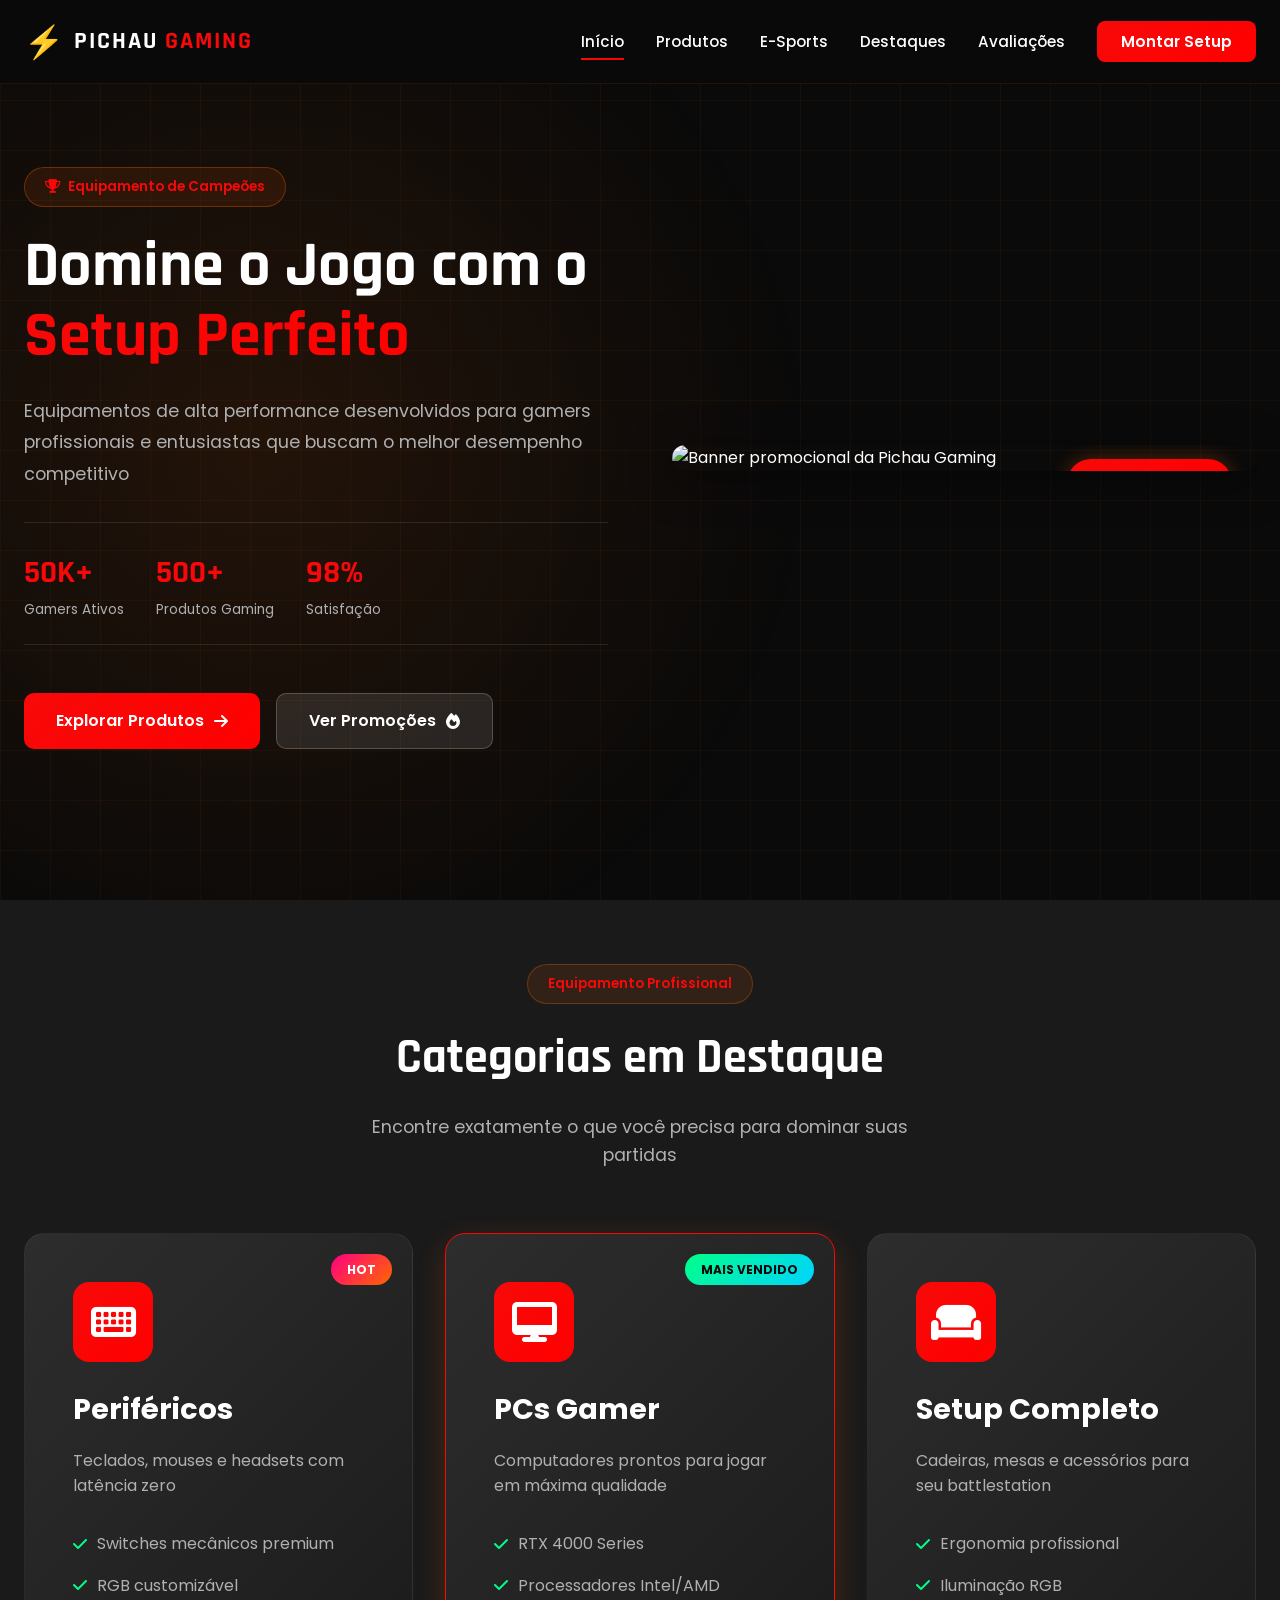
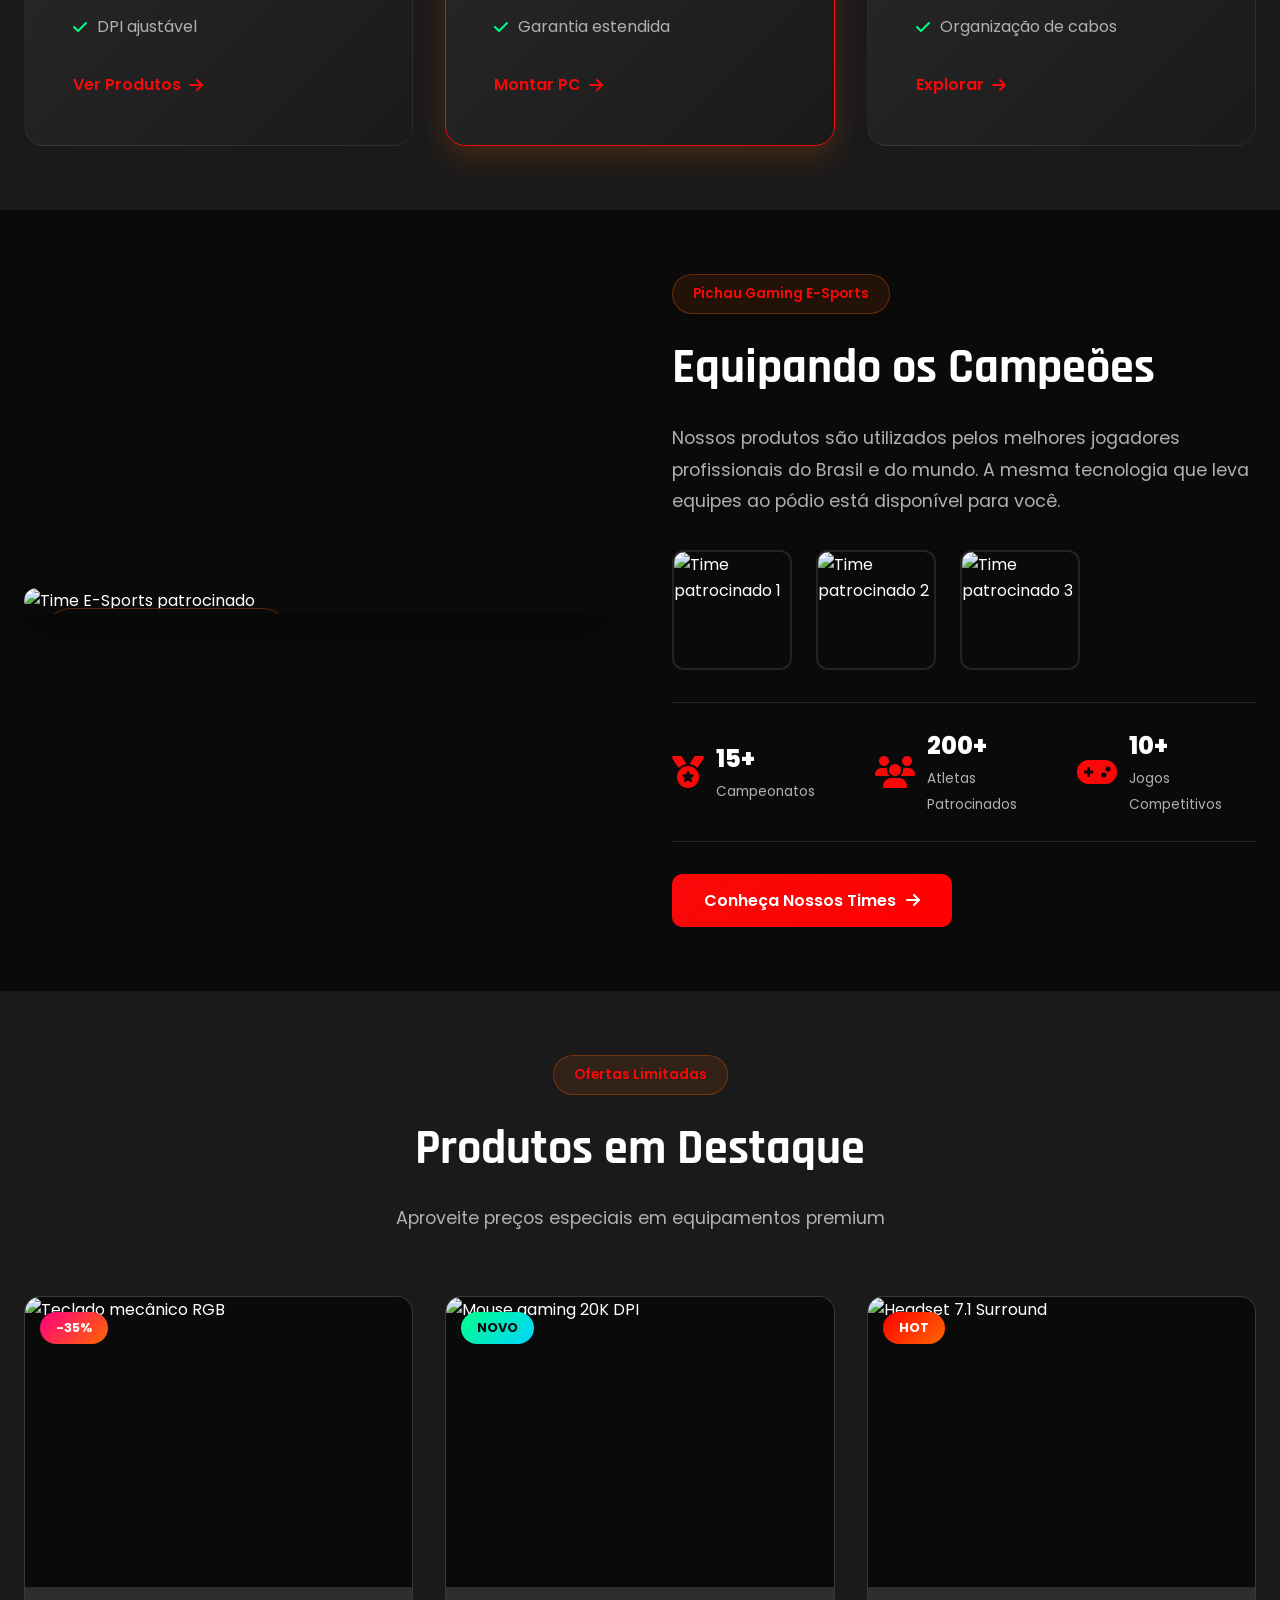
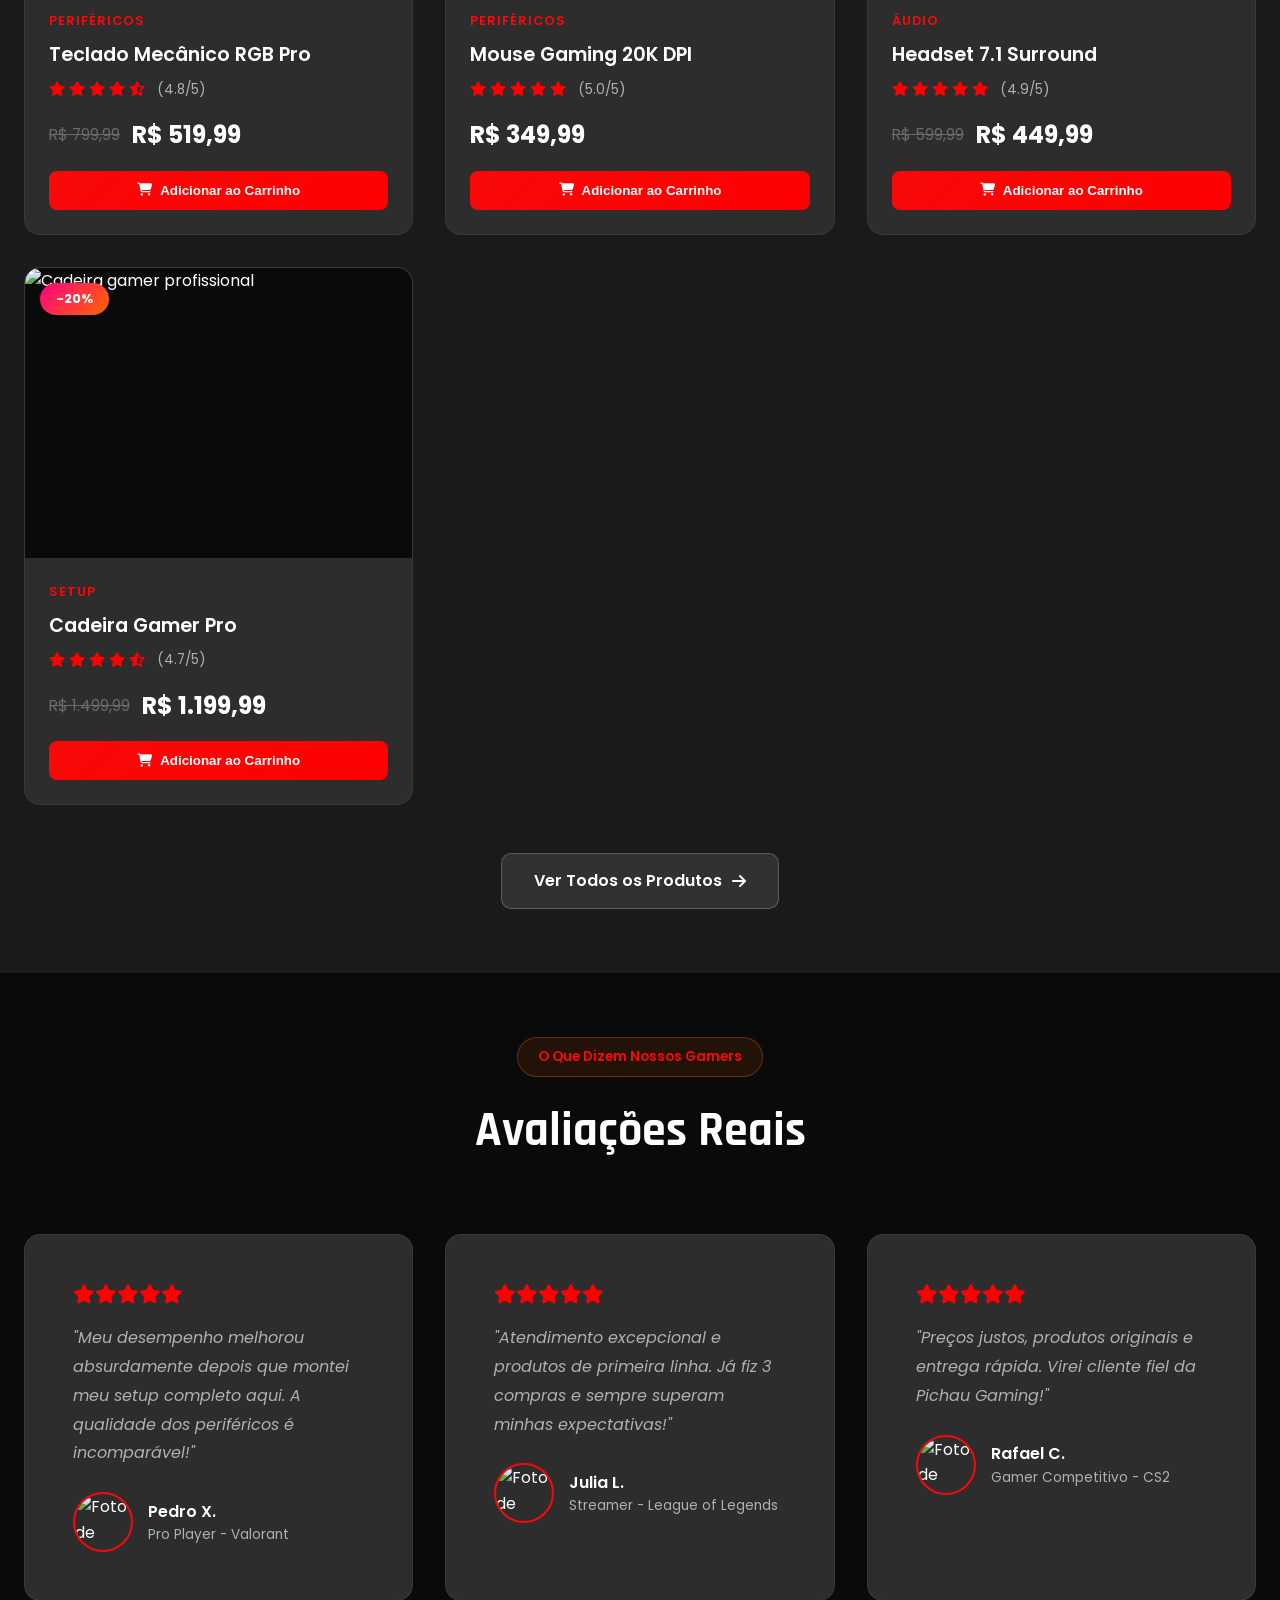
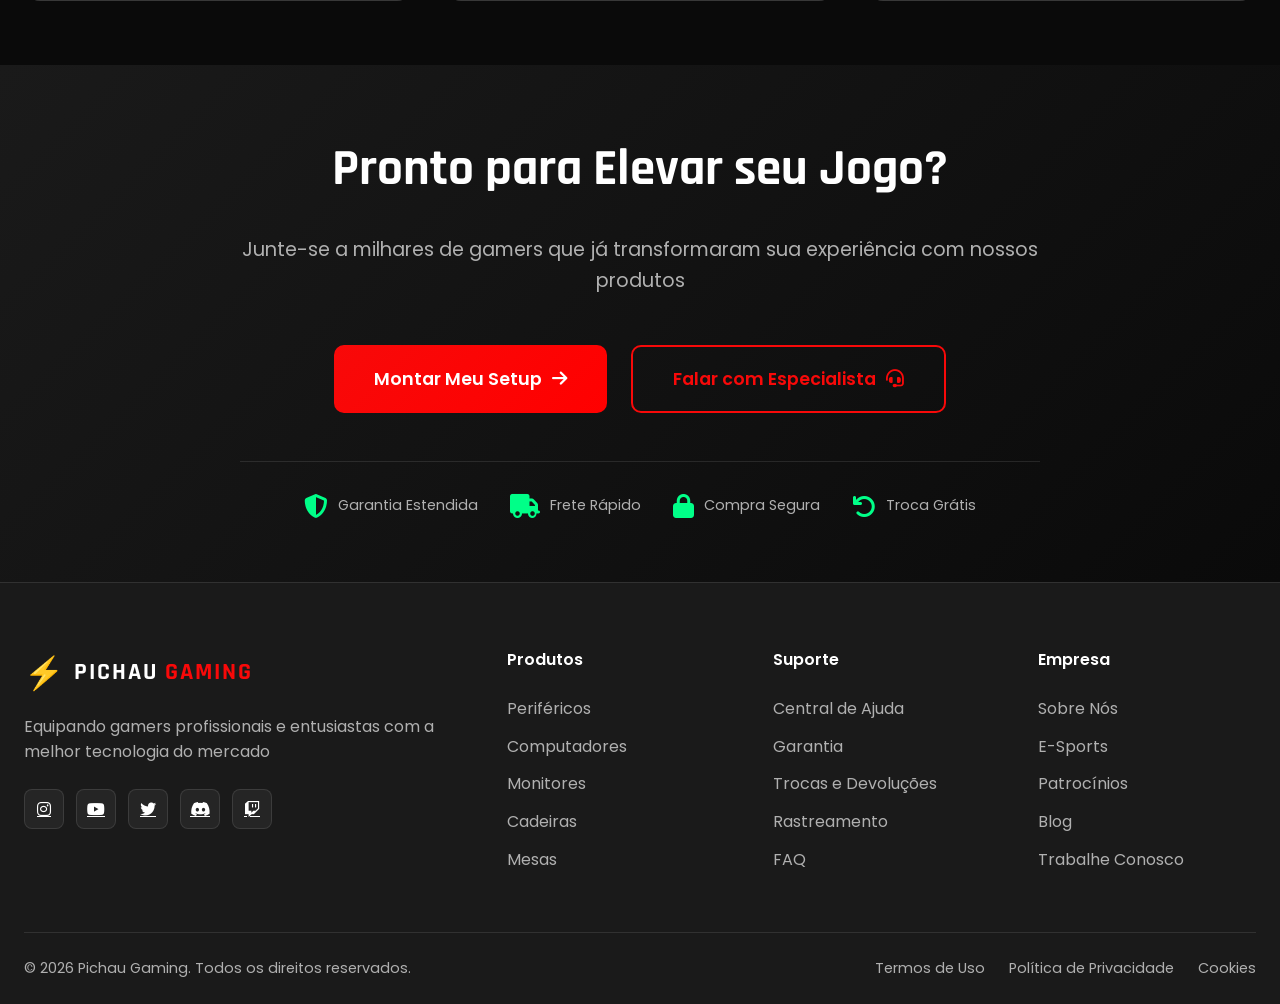
==== commit 069a0420: "REDESIGN: Pichau Store e Pichau Gaming" ====
--- a/pichau_gaming/index.html
+++ b/pichau_gaming/index.html
@@ -5,6 +5,7 @@
     <meta name="viewport" content="width=device-width, initial-scale=1.0">
     <meta name="description" content="Pichau Gaming - Setup, periféricos e equipamentos para gamers profissionais e entusiastas">
     <title>Pichau Gaming | Setup Gamer Profissional</title>
+    <link rel="icon" type="image/x-icon" href="../assets/favicon/pichauFavicon.ico">
     
     <!-- Fonts -->
     <link rel="preconnect" href="https://fonts.googleapis.com">
@@ -561,6 +562,8 @@
 
     <!-- Scripts -->
     <script src="https://unpkg.com/aos@2.3.1/dist/aos.js"></script>
+    <script src="../content.config.js"></script>
+    <script src="../content-renderer.js"></script>
     <script src="script.js"></script>
 </body>
 </html>
--- a/pichau_gaming/styles.css
+++ b/pichau_gaming/styles.css
@@ -1,3 +1,5 @@
+@import "../colors.css";
+
 /* ========================================
    PICHAU GAMING - STYLES
    Desenvolvido com foco em conversão e experiência gamer
@@ -12,25 +14,25 @@
 
 :root {
     /* Cores Principais - Identidade Visual Pichau */
-    --primary-orange: #f80909;
-    --hover-orange: #ff8534;
-    --dark-bg: #0a0a0a;
-    --dark-secondary: #1a1a1a;
-    --dark-tertiary: #2d2d2d;
+    --primary-orange: var(--color-f80909);
+    --hover-orange: var(--color-ff8534);
+    --dark-bg: var(--color-0a0a0a);
+    --dark-secondary: var(--color-1a1a1a);
+    --dark-tertiary: var(--color-2d2d2d);
     
     /* Cores de Destaque */
-    --accent-blue: #00d4ff;
-    --accent-green: #00ff88;
-    --accent-purple: #b026ff;
+    --accent-blue: var(--color-00d4ff);
+    --accent-green: var(--color-00ff88);
+    --accent-purple: var(--color-b026ff);
     
     /* Texto */
-    --text-light: #ffffff;
-    --text-gray: #b0b0b0;
-    --text-dark: #6a6a6a;
+    --text-light: var(--color-ffffff);
+    --text-gray: var(--color-b0b0b0);
+    --text-dark: var(--color-6a6a6a);
     
     /* Gradientes */
     --gradient-primary: linear-gradient(135deg, var(--primary-orange), var(--hover-orange));
-    --gradient-cyber: linear-gradient(135deg, #00d4ff, #b026ff);
+    --gradient-cyber: linear-gradient(135deg, var(--color-00d4ff), var(--color-b026ff));
     
     /* Sombras */
     --shadow-sm: 0 2px 10px rgba(0, 0, 0, 0.3);
@@ -640,12 +642,12 @@
 }
 
 .category-badge-hot {
-    background: linear-gradient(135deg, #ff0080, #ff6700);
+    background: linear-gradient(135deg, var(--color-ff0080), var(--color-ff6700));
     color: white;
 }
 
 .category-badge-best {
-    background: linear-gradient(135deg, #00ff88, #00d4ff);
+    background: linear-gradient(135deg, var(--color-00ff88), var(--color-00d4ff));
     color: var(--dark-bg);
 }
 
@@ -774,6 +776,7 @@
     grid-template-columns: repeat(auto-fill, minmax(300px, 1fr));
     gap: var(--spacing-lg);
     margin-bottom: var(--spacing-xl);
+    align-items: stretch;
 }
 
 .product-card {
@@ -783,6 +786,9 @@
     transition: all var(--transition-normal);
     border: 1px solid rgba(255, 255, 255, 0.05);
     position: relative;
+    display: flex;
+    flex-direction: column;
+    height: 100%;
 }
 
 .product-card:hover {
@@ -804,17 +810,17 @@
 }
 
 .product-badge.discount {
-    background: linear-gradient(135deg, #ff0080, #ff6700);
+    background: linear-gradient(135deg, var(--color-ff0080), var(--color-ff6700));
     color: white;
 }
 
 .product-badge.new {
-    background: linear-gradient(135deg, #00ff88, #00d4ff);
+    background: linear-gradient(135deg, var(--color-00ff88), var(--color-00d4ff));
     color: var(--dark-bg);
 }
 
 .product-badge.hot {
-    background: linear-gradient(135deg, #ffaa00, #ff6700);
+    background: linear-gradient(135deg, var(--color-ffaa00), var(--color-ff6700));
     color: white;
     animation: pulse-badge 2s infinite;
 }
@@ -861,6 +867,9 @@
 
 .product-info {
     padding: var(--spacing-md);
+    display: flex;
+    flex-direction: column;
+    flex: 1;
 }
 
 .product-category {
@@ -886,7 +895,7 @@
 }
 
 .product-rating i {
-    color: #ffaa00;
+    color: var(--color-ffaa00);
     font-size: 0.9rem;
 }
 
@@ -929,6 +938,7 @@
     align-items: center;
     justify-content: center;
     gap: 8px;
+    margin-top: auto;
 }
 
 .btn-add-cart:hover {
@@ -970,7 +980,7 @@
 }
 
 .testimonial-rating i {
-    color: #ffaa00;
+    color: var(--color-ffaa00);
     font-size: 1.2rem;
 }
 
